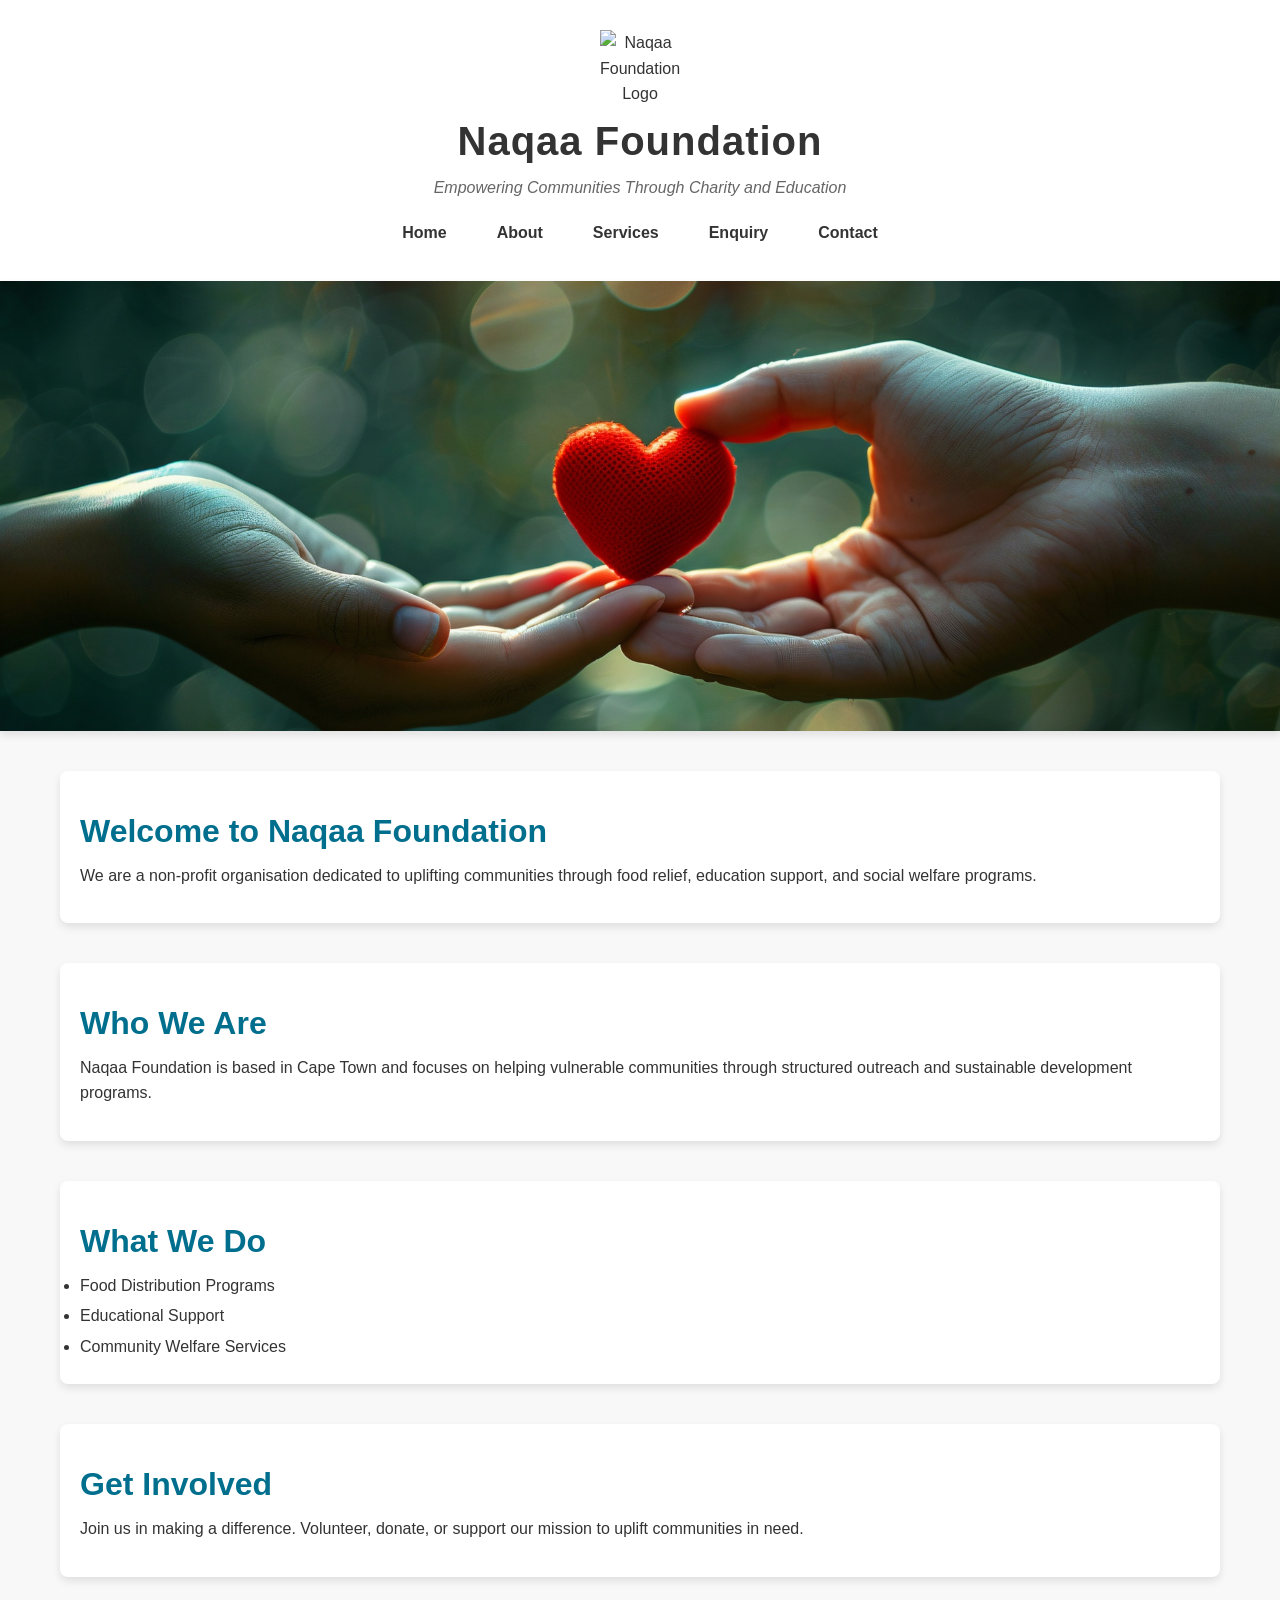
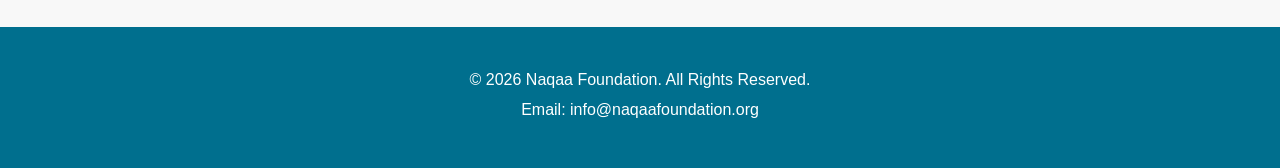
==== Index.html @ 89609053 "Fix Part 1 Feedback: Standardized headings and removed inline styles" ====
<!DOCTYPE html>
<html lang="en">
<head>
    <!-- Meta Data -->
    <meta charset="UTF-8">
    <meta name="viewport" content="width=device-width, initial-scale=1.0">

    <!-- Page Title -->
    <title>Naqaa Foundation | Home</title>

    <!-- CSS File -->
    <link rel="stylesheet" href="css/style.css">
</head>

<body>

    <!-- ================= HEADER SECTION ================= -->
    <header>

        <!-- LOGO -->
        <img src="images/logo1.png" alt="Naqaa Foundation Logo" class="logo">

        <!-- TITLE -->
        <h1>Naqaa Foundation</h1>

        <!-- SUBTITLE -->
        <p class="subtitle">Empowering Communities Through Charity and Education</p>

        <!-- NAVIGATION MENU -->
        <nav>
            <ul>
                <li><a href="index.html">Home</a></li>
                <li><a href="about.html">About</a></li>
                <li><a href="services.html">Services</a></li>
                <li><a href="enquiry.html">Enquiry</a></li>
                <li><a href="contact.html">Contact</a></li>
            </ul>
        </nav>

    </header>

    <!-- ================= HERO IMAGE SECTION ================= -->
    <section class="hero">
        <img src="images/image1.jpg" alt="Naqaa Foundation Community Support" class="hero-img">
    </section>

    <!-- ================= MAIN CONTENT ================= -->
    <main>

        <!-- WELCOME SECTION -->
        <section>
            <h2>Welcome to Naqaa Foundation</h2>
            <p>
                We are a non-profit organisation dedicated to uplifting communities through
                food relief, education support, and social welfare programs.
            </p>
        </section>

        <!-- ABOUT PREVIEW -->
        <section>
            <h2>Who We Are</h2>
            <p>
                Naqaa Foundation is based in Cape Town and focuses on helping vulnerable communities
                through structured outreach and sustainable development programs.
            </p>
        </section>

        <!-- SERVICES PREVIEW -->
        <section>
            <h2>What We Do</h2>
            <ul>
                <li>Food Distribution Programs</li>
                <li>Educational Support</li>
                <li>Community Welfare Services</li>
            </ul>
        </section>

        <!-- CALL TO ACTION -->
        <section>
            <h2>Get Involved</h2>
            <p>
                Join us in making a difference. Volunteer, donate, or support our mission
                to uplift communities in need.
            </p>
        </section>

    </main>

    <!-- ================= FOOTER ================= -->
    <footer>
        <p>&copy; 2026 Naqaa Foundation. All Rights Reserved.</p>
        <p>Email: info@naqaafoundation.org</p>
    </footer>

</body>
</html>
---- css/style.css ----
/* =========================================
   NAQAA FOUNDATION - MAIN STYLESHEET
   PART 2: ADVANCED CSS & RESPONSIVE DESIGN
   ========================================= */

/* --- Category 3: Default Styles --- */
* {
    margin: 0;
    padding: 0;
    box-sizing: border-box;
}

body {
    font-family: Arial, sans-serif;
    line-height: 1.6;
    background: #f8f8f8;
    color: #333;
}

/* --- Category 6: Decoration and Colours --- */
:root {
    --primary: #00A8B5;
    --secondary: #006F8E;
    --accent: #f4f4f4;
    --text-dark: #333;
    --white: #ffffff;
    --shadow: 0 4px 8px rgba(0,0,0,0.1);
}

/* --- Category 4: Typography --- */
h1 {
    font-family: 'Segoe UI', Tahoma, Geneva, Verdana, sans-serif;
    font-size: 2.5rem;
    font-weight: 700;
    line-height: 1.2;
    letter-spacing: 1px;
    margin-bottom: 10px;
}

h2 {
    font-size: 2rem;
    font-weight: 600;
    line-height: 1.3;
    margin: 20px 0 10px;
    color: var(--secondary);
}

h3 {
    font-size: 1.5rem;
    font-weight: 500;
    margin-bottom: 10px;
}

p {
    font-size: 1rem;
    margin-bottom: 15px;
}

a {
    text-decoration: none;
    color: var(--primary);
    transition: color 0.3s ease;
}

li {
    margin-bottom: 5px;
}

/* --- Category 5: Layout Structure (Flexbox) --- */
header {
    background: var(--white);
    padding: 30px 20px;
    text-align: center;
    box-shadow: var(--shadow);
}

.logo {
    width: 80px;
    height: auto;
    margin: 0 auto 10px;
    display: block;
}

.subtitle {
    font-style: italic;
    color: #666;
    margin-bottom: 20px;
}

nav ul {
    display: flex;
    justify-content: center;
    list-style: none;
    gap: 30px;
    margin-top: 10px;
}

/* --- Category 7: Pseudo Classes --- */
nav ul li a {
    color: var(--text-dark);
    font-weight: bold;
    padding: 5px 10px;
}

nav ul li a:hover {
    color: var(--primary);
    border-bottom: 2px solid var(--primary);
}

main {
    max-width: 1200px;
    margin: 40px auto;
    padding: 0 20px;
}

section {
    margin-bottom: 40px;
    padding: 20px;
    background: var(--white);
    border-radius: 8px;
    box-shadow: var(--shadow);
}

/* --- Hero Section --- */
.hero {
    padding: 0;
    overflow: hidden;
    border-radius: 0;
}

.hero-img {
    width: 100%;
    height: 450px;
    object-fit: cover;
    display: block;
}

/* --- Footer --- */
footer {
    background: var(--secondary);
    color: var(--white);
    text-align: center;
    padding: 40px 20px;
    margin-top: 50px;
}

footer p {
    margin-bottom: 5px;
}

/* --- Forms & Buttons --- */
form {
    display: flex;
    flex-direction: column;
}

input, select, textarea {
    width: 100%;
    padding: 12px;
    margin: 10px 0;
    border: 1px solid #ccc;
    border-radius: 4px;
}

input:focus, textarea:focus {
    outline: none;
    border-color: var(--primary);
    box-shadow: 0 0 5px rgba(0, 168, 181, 0.3);
}

button {
    background: var(--primary);
    color: var(--white);
    padding: 12px 24px;
    border: none;
    border-radius: 4px;
    cursor: pointer;
    font-size: 1rem;
    font-weight: bold;
    transition: background 0.3s ease, transform 0.1s ease;
}

button:hover {
    background: var(--secondary);
}

button:active {
    transform: scale(0.98);
}

/* --- RESPONSIVE DESIGN (30 Marks) --- */

/* Tablet Breakpoint (Category 141) */
@media (max-width: 768px) {
    h1 {
        font-size: 2rem;
    }
    
    h2 {
        font-size: 1.75rem;
    }
    
    .hero-img {
        height: 300px;
    }
    
    nav ul {
        gap: 15px;
    }
}

/* Mobile Breakpoint (Category 153) */
@media (max-width: 480px) {
    header {
        padding: 20px 10px;
    }
    
    h1 {
        font-size: 1.5rem;
    }
    
    nav ul {
        flex-direction: column; /* Category 181 Navigation Adjustment */
        gap: 10px;
    }
    
    nav ul li {
        width: 100%;
    }
    
    .hero-img {
        height: 200px;
    }
    
    main {
        margin: 20px auto;
    }
}

/* Image Adjustment (Category 192) */
img {
    max-width: 100%;
    height: auto;
}
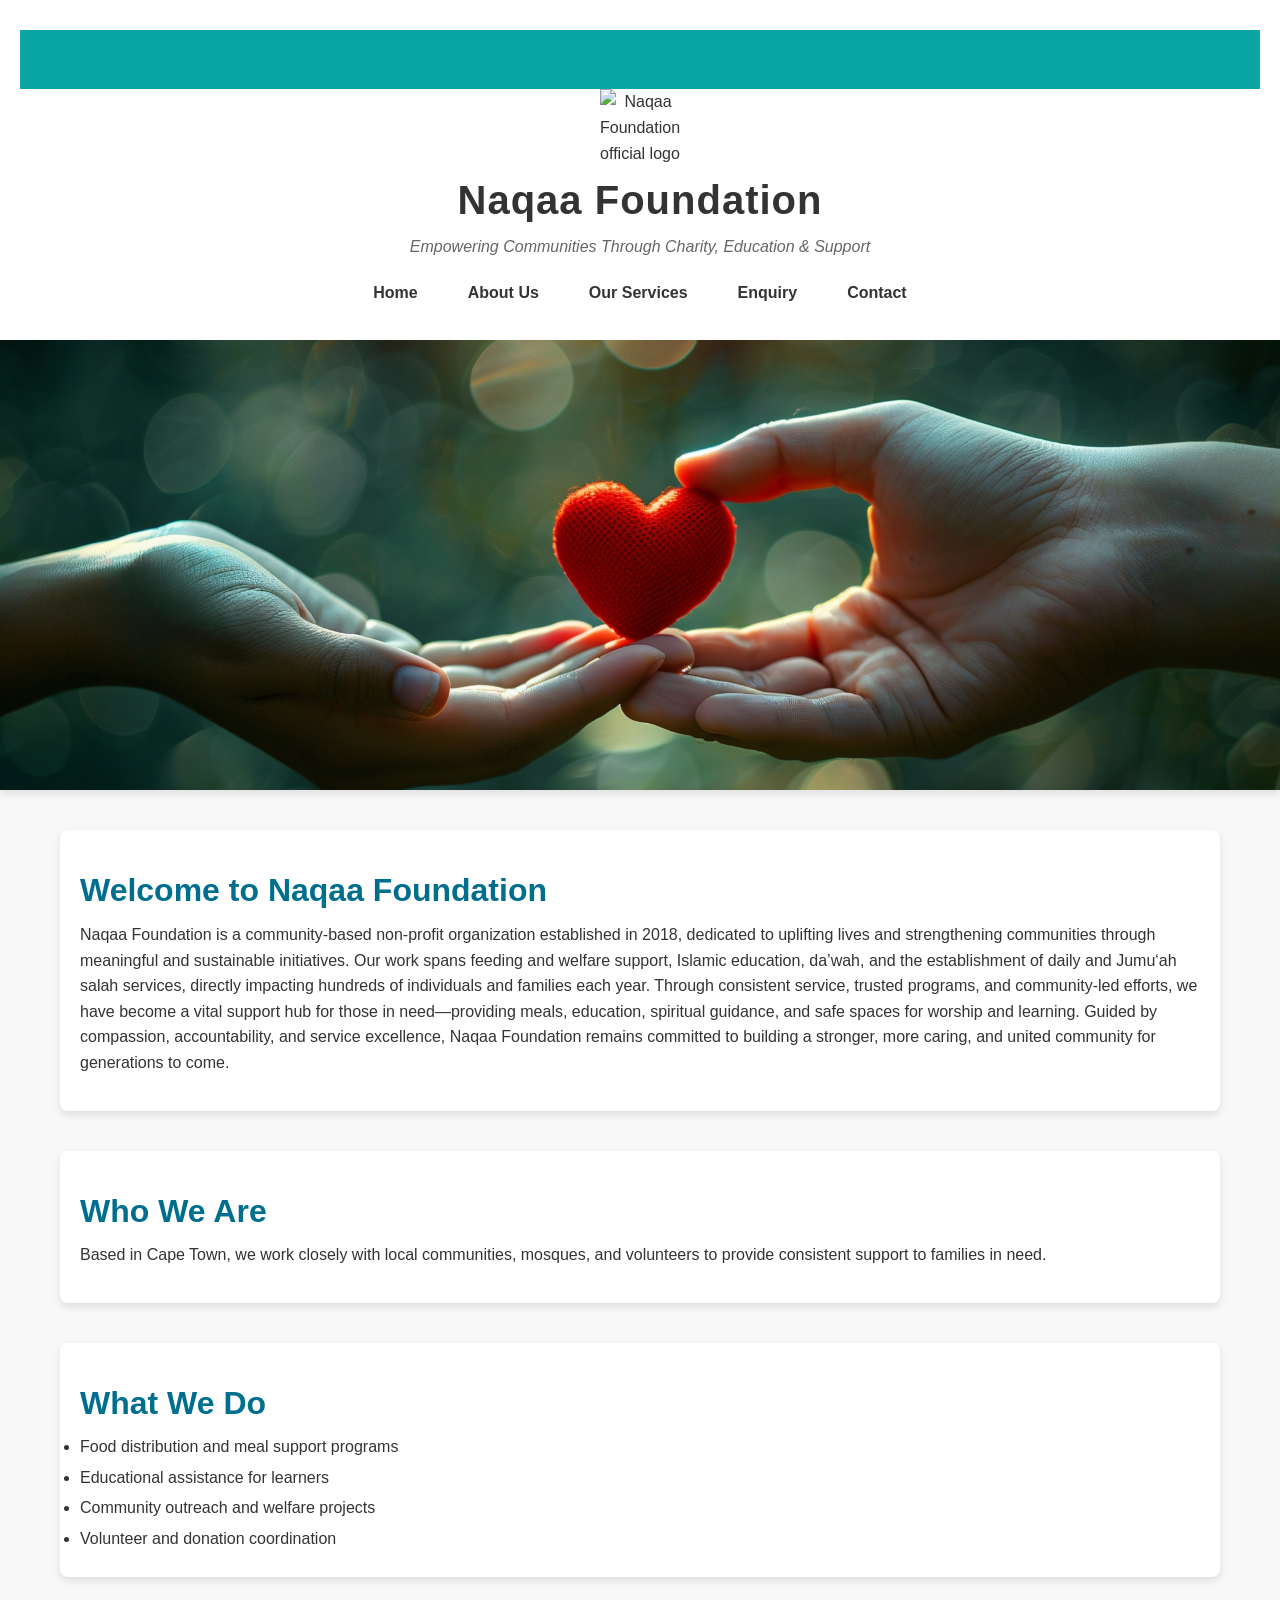
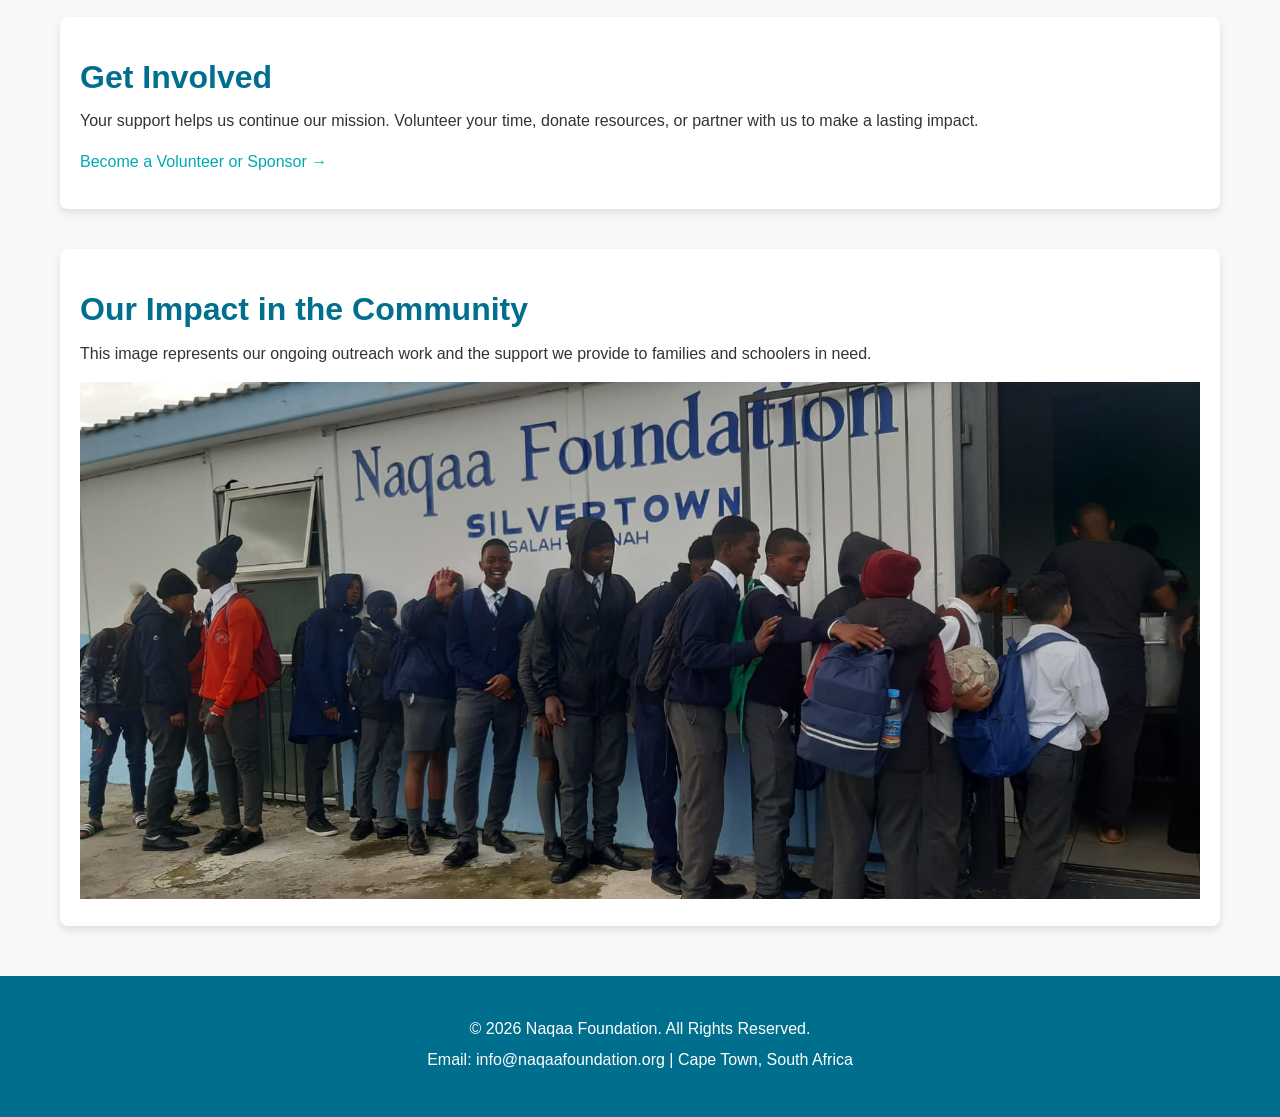
==== commit 1edca5a3: "Final User Updates: Synced all latest local changes to GitHub" ====
--- a/Index.html
+++ b/Index.html
@@ -1,37 +1,46 @@
 <!DOCTYPE html>
 <html lang="en">
 <head>
-    <!-- Meta Data -->
+    <!-- ================= META DATA ================= -->
     <meta charset="UTF-8">
     <meta name="viewport" content="width=device-width, initial-scale=1.0">
 
-    <!-- Page Title -->
+    <!-- SEO -->
+    <meta name="description" content="Naqaa Foundation is a non-profit organisation in Cape Town focused on food relief, education support, and community development.">
+    <meta name="keywords" content="Naqaa Foundation, charity Cape Town, food relief, education support, volunteering South Africa">
+    <meta name="author" content="Naqaa Foundation">
+
+    <!-- PAGE TITLE -->
     <title>Naqaa Foundation | Home</title>
 
-    <!-- CSS File -->
+    <!-- CSS FILE -->
     <link rel="stylesheet" href="css/style.css">
 </head>
 
 <body>
 
-    <!-- ================= HEADER SECTION ================= -->
+    <!-- ================= HEADER ================= -->
     <header>
+ <!-- ANIMATED DONATE BANNER -->
+<div class="donate-banner">
+    <p>Donate Today – Help Us Support Families in Need | Every Contribution Makes a Difference</p>
+</div>
+        <!-- LOGO -->
+        <img src="images/logo1.png" alt="Naqaa Foundation official logo" class="logo">
 
-        <!-- LOGO -->
-        <img src="images/logo1.png" alt="Naqaa Foundation Logo" class="logo">
-
-        <!-- TITLE -->
+        <!-- MAIN TITLE -->
+        
         <h1>Naqaa Foundation</h1>
 
-        <!-- SUBTITLE -->
-        <p class="subtitle">Empowering Communities Through Charity and Education</p>
+        <!-- TAGLINE -->
+        <p class="subtitle">Empowering Communities Through Charity, Education & Support</p>
 
-        <!-- NAVIGATION MENU -->
-        <nav>
+        <!-- NAVIGATION -->
+        <nav aria-label="Main Navigation">
             <ul>
-                <li><a href="index.html">Home</a></li>
-                <li><a href="about.html">About</a></li>
-                <li><a href="services.html">Services</a></li>
+                <li><a href="index.html" class="active">Home</a></li>
+                <li><a href="about.html">About Us</a></li>
+                <li><a href="services.html">Our Services</a></li>
                 <li><a href="enquiry.html">Enquiry</a></li>
                 <li><a href="contact.html">Contact</a></li>
             </ul>
@@ -39,9 +48,18 @@
 
     </header>
 
-    <!-- ================= HERO IMAGE SECTION ================= -->
+    <!-- ================= HERO SECTION ================= -->
     <section class="hero">
-        <img src="images/image1.jpg" alt="Naqaa Foundation Community Support" class="hero-img">
+        <img 
+            src="images/image1.jpg"
+            srcset="
+                images/image1.jpg 1200w,
+                images/image1.jpg 800w,
+                images/image1.jpg 480w
+            "
+            sizes="(max-width: 768px) 100vw, 1200px"
+            alt="Volunteers from Naqaa Foundation distributing food to the community"
+            class="hero-img">
     </section>
 
     <!-- ================= MAIN CONTENT ================= -->
@@ -51,8 +69,9 @@
         <section>
             <h2>Welcome to Naqaa Foundation</h2>
             <p>
-                We are a non-profit organisation dedicated to uplifting communities through
-                food relief, education support, and social welfare programs.
+                Naqaa Foundation is a community-based non-profit organization established in 2018, dedicated to uplifting lives and strengthening communities through meaningful and sustainable initiatives. Our work spans feeding and welfare support, Islamic education, da’wah, and the establishment of daily and Jumu‘ah salah services, directly impacting hundreds of individuals and families each year.
+
+Through consistent service, trusted programs, and community-led efforts, we have become a vital support hub for those in need—providing meals, education, spiritual guidance, and safe spaces for worship and learning. Guided by compassion, accountability, and service excellence, Naqaa Foundation remains committed to building a stronger, more caring, and united community for generations to come.
             </p>
         </section>
 
@@ -60,8 +79,8 @@
         <section>
             <h2>Who We Are</h2>
             <p>
-                Naqaa Foundation is based in Cape Town and focuses on helping vulnerable communities
-                through structured outreach and sustainable development programs.
+                Based in Cape Town, we work closely with local communities, mosques, and volunteers
+                to provide consistent support to families in need.
             </p>
         </section>
 
@@ -69,9 +88,10 @@
         <section>
             <h2>What We Do</h2>
             <ul>
-                <li>Food Distribution Programs</li>
-                <li>Educational Support</li>
-                <li>Community Welfare Services</li>
+                <li>Food distribution and meal support programs</li>
+                <li>Educational assistance for learners</li>
+                <li>Community outreach and welfare projects</li>
+                <li>Volunteer and donation coordination</li>
             </ul>
         </section>
 
@@ -79,18 +99,32 @@
         <section>
             <h2>Get Involved</h2>
             <p>
-                Join us in making a difference. Volunteer, donate, or support our mission
-                to uplift communities in need.
+                Your support helps us continue our mission. Volunteer your time, donate resources,
+                or partner with us to make a lasting impact.
+            </p>
+            <p>
+                <a href="enquiry.html">Become a Volunteer or Sponsor →</a>
             </p>
         </section>
+        <!-- ================= FEATURE IMAGE ================= -->
+<section class="feature-image">
+    <h2>Our Impact in the Community</h2>
+    <p>
+        This image represents our ongoing outreach work and the support we provide to families and schoolers in need.
+    </p>
+
+    <img src="images/image4.jpeg" 
+         alt="Naqaa Foundation community outreach activity"
+         class="feature-img">
+</section>
 
     </main>
 
     <!-- ================= FOOTER ================= -->
     <footer>
         <p>&copy; 2026 Naqaa Foundation. All Rights Reserved.</p>
-        <p>Email: info@naqaafoundation.org</p>
+        <p>Email: info@naqaafoundation.org | Cape Town, South Africa</p>
     </footer>
 
 </body>
-</html>
+</html>
--- a/css/style.css
+++ b/css/style.css
@@ -242,3 +242,58 @@
     max-width: 100%;
     height: auto;
 }
+/* ================= DONATE ANIMATION BANNER ================= */
+
+.donate-banner {
+    width: 100%;
+    overflow: hidden;
+    background-color: #0aa6a6; /* Naqaa-style teal */
+    color: white;
+    padding: 10px 0;
+    position: relative;
+}
+
+.donate-banner p {
+    display: inline-block;
+    white-space: nowrap;
+    padding-left: 100%;
+    animation: scrollText 12s linear infinite;
+    font-weight: bold;
+    font-size: 14px;
+}
+
+/* Animation */
+@keyframes scrollText {
+    0% {
+        transform: translateX(0%);
+    }
+    100% {
+        transform: translateX(-100%);
+    }
+
+    .feature-image {
+    text-align: center;
+    padding: 40px 20px;
+    margin-top: 40px;
+    background-color: #f5f7f9;
+    border-radius: 10px;
+}
+
+.feature-image h2 {
+    margin-bottom: 10px;
+}
+
+.feature-image p {
+    max-width: 700px;
+    margin: 0 auto 20px auto;
+    color: #555;
+}
+
+.feature-img {
+    width: 100%;
+    max-width: 900px;
+    border-radius: 12px;
+    box-shadow: 0 6px 20px rgba(0,0,0,0.15);
+}
+/* ================= NAVIGATION BORDER FIX ================= */
+
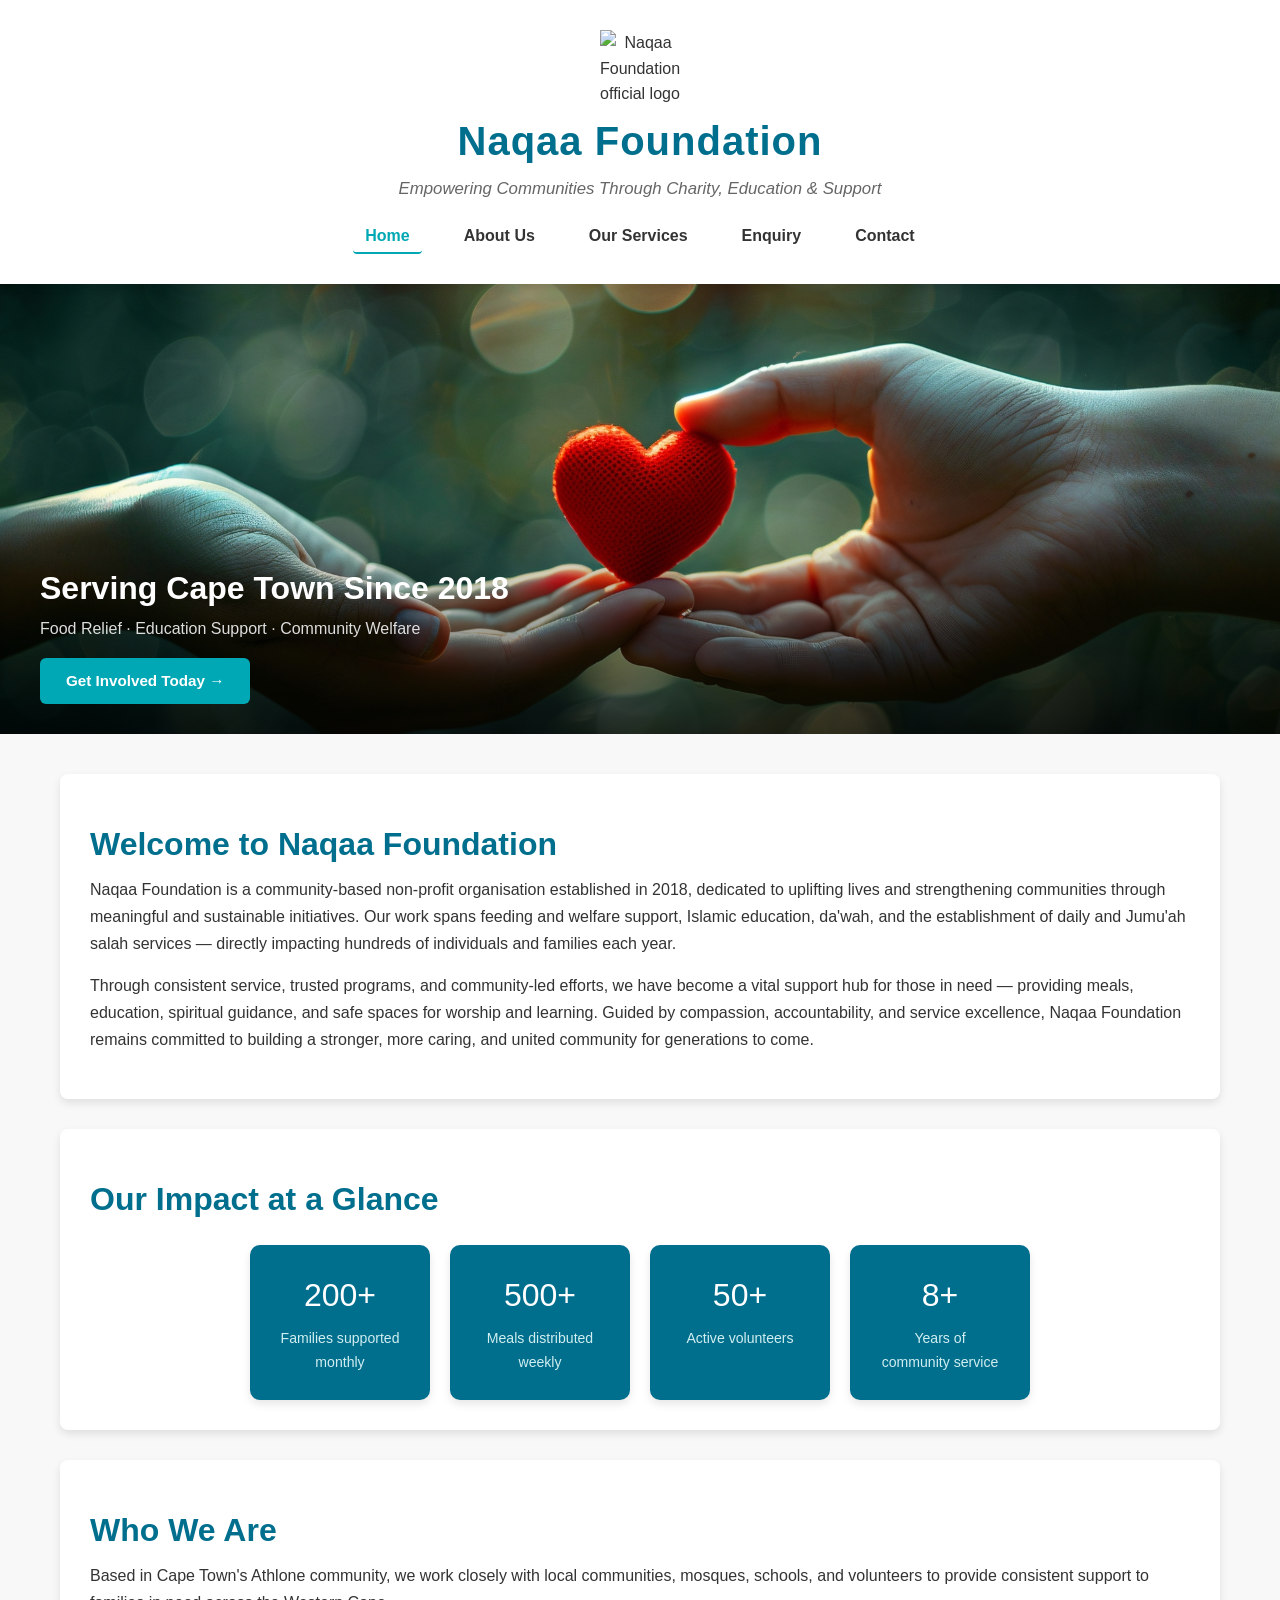
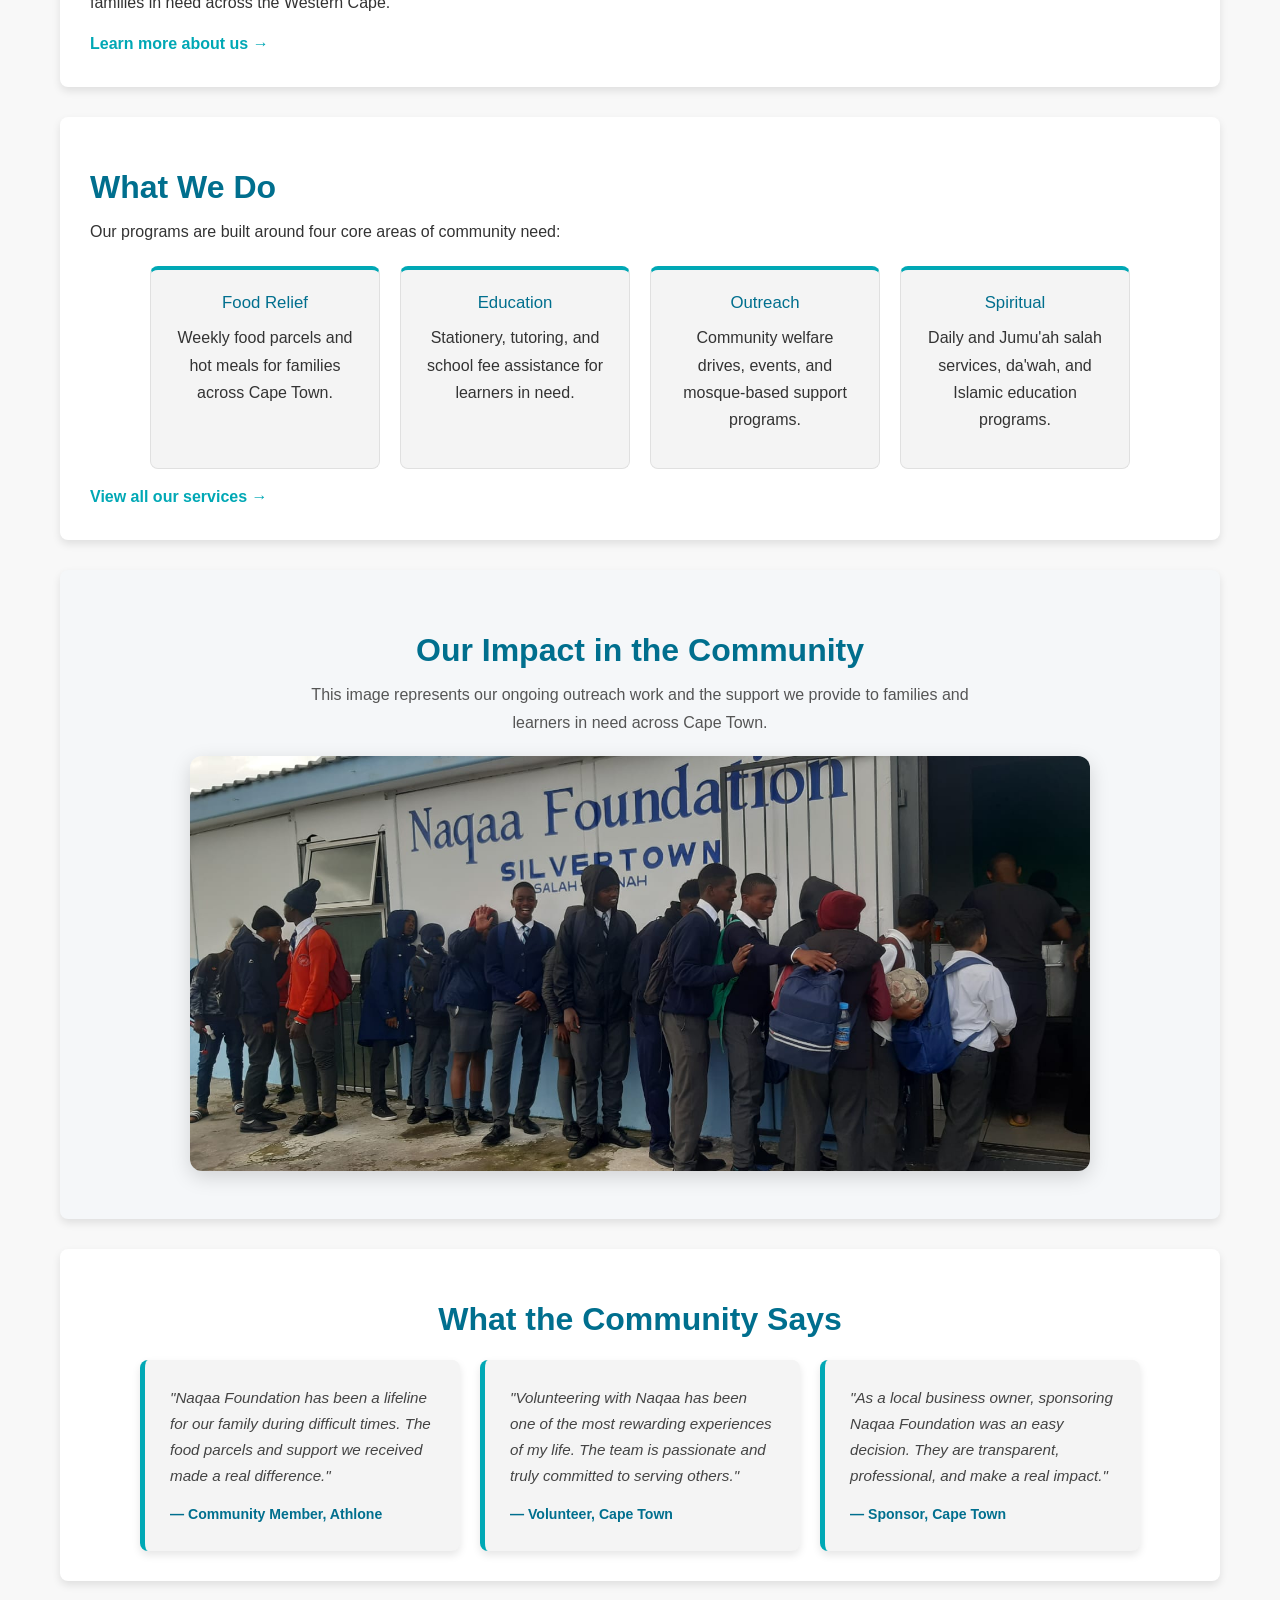
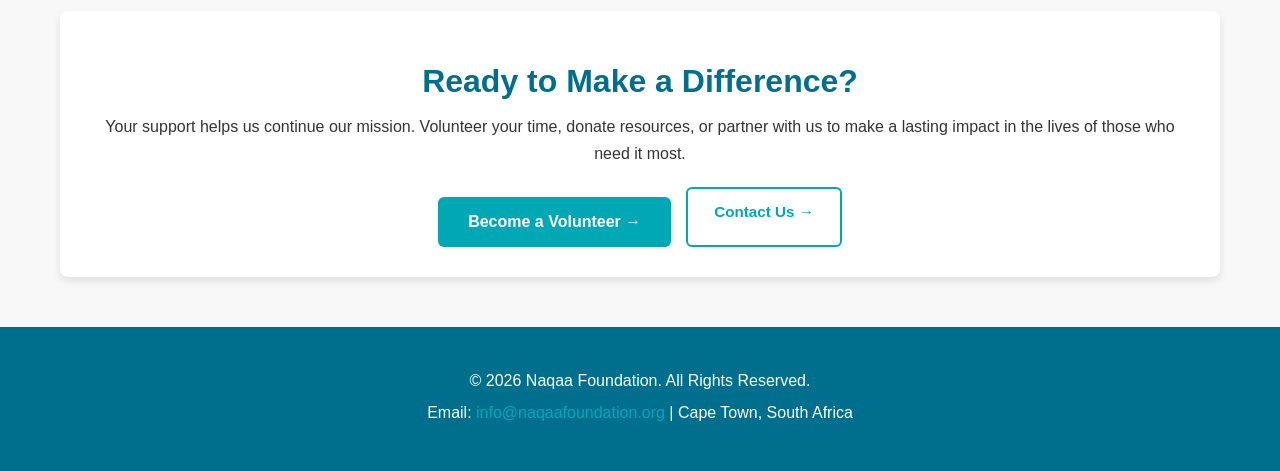
==== commit 79a6eff6: "Update SEO metadata and improve content structure" ====
--- a/Index.html
+++ b/Index.html
@@ -5,15 +5,21 @@
     <meta charset="UTF-8">
     <meta name="viewport" content="width=device-width, initial-scale=1.0">
 
-    <!-- SEO -->
-    <meta name="description" content="Naqaa Foundation is a non-profit organisation in Cape Town focused on food relief, education support, and community development.">
-    <meta name="keywords" content="Naqaa Foundation, charity Cape Town, food relief, education support, volunteering South Africa">
+    <!-- ================= SEO ================= -->
+    <meta name="description" content="Naqaa Foundation is a Cape Town non-profit organisation providing food relief, education support, and community development programs since 2018. Get involved today.">
+    <meta name="keywords" content="Naqaa Foundation, charity Cape Town, food relief South Africa, education support non-profit, community development, volunteer Cape Town, donate South Africa">
     <meta name="author" content="Naqaa Foundation">
 
-    <!-- PAGE TITLE -->
-    <title>Naqaa Foundation | Home</title>
-
-    <!-- CSS FILE -->
+    <!-- ================= OPEN GRAPH ================= -->
+    <meta property="og:title" content="Naqaa Foundation | Home – Community Support Cape Town">
+    <meta property="og:description" content="Naqaa Foundation uplifts lives through food relief, education support, and community welfare programs in Cape Town, South Africa.">
+    <meta property="og:type" content="website">
+    <meta property="og:url" content="https://dalawhatumus.github.io/NAQAA_PROJECT/index.html">
+
+    <!-- ================= PAGE TITLE ================= -->
+    <title>Naqaa Foundation | Home – Community Support Cape Town</title>
+
+    <!-- ================= CSS ================= -->
     <link rel="stylesheet" href="css/style.css">
 </head>
 
@@ -21,15 +27,13 @@
 
     <!-- ================= HEADER ================= -->
     <header>
- <!-- ANIMATED DONATE BANNER -->
-<div class="donate-banner">
-    <p>Donate Today – Help Us Support Families in Need | Every Contribution Makes a Difference</p>
-</div>
+
         <!-- LOGO -->
-        <img src="images/logo1.png" alt="Naqaa Foundation official logo" class="logo">
+        <img src="images/logo1.png"
+             alt="Naqaa Foundation official logo"
+             class="logo">
 
         <!-- MAIN TITLE -->
-        
         <h1>Naqaa Foundation</h1>
 
         <!-- TAGLINE -->
@@ -50,81 +54,188 @@
 
     <!-- ================= HERO SECTION ================= -->
     <section class="hero">
-        <img 
-            src="images/image1.jpg"
-            srcset="
-                images/image1.jpg 1200w,
-                images/image1.jpg 800w,
-                images/image1.jpg 480w
-            "
-            sizes="(max-width: 768px) 100vw, 1200px"
-            alt="Volunteers from Naqaa Foundation distributing food to the community"
-            class="hero-img">
+        <img src="images/image1.jpg"
+             srcset="
+                 images/image1.jpg 1200w,
+                 images/image1.jpg 800w,
+                 images/image1.jpg 480w
+             "
+             sizes="(max-width: 768px) 100vw, 1200px"
+             alt="Naqaa Foundation volunteers distributing food to families in Cape Town"
+             class="hero-img"
+             loading="eager">
+
+        <!-- HERO OVERLAY TEXT -->
+        <div class="hero-overlay">
+            <h2>Serving Cape Town Since 2018</h2>
+            <p>Food Relief · Education Support · Community Welfare</p>
+            <a href="enquiry.html" class="hero-btn">Get Involved Today →</a>
+        </div>
     </section>
 
     <!-- ================= MAIN CONTENT ================= -->
     <main>
 
-        <!-- WELCOME SECTION -->
+        <!-- ================= WELCOME ================= -->
         <section>
             <h2>Welcome to Naqaa Foundation</h2>
             <p>
-                Naqaa Foundation is a community-based non-profit organization established in 2018, dedicated to uplifting lives and strengthening communities through meaningful and sustainable initiatives. Our work spans feeding and welfare support, Islamic education, da’wah, and the establishment of daily and Jumu‘ah salah services, directly impacting hundreds of individuals and families each year.
-
-Through consistent service, trusted programs, and community-led efforts, we have become a vital support hub for those in need—providing meals, education, spiritual guidance, and safe spaces for worship and learning. Guided by compassion, accountability, and service excellence, Naqaa Foundation remains committed to building a stronger, more caring, and united community for generations to come.
-            </p>
-        </section>
-
-        <!-- ABOUT PREVIEW -->
+                Naqaa Foundation is a community-based non-profit organisation established in 2018,
+                dedicated to uplifting lives and strengthening communities through meaningful and
+                sustainable initiatives. Our work spans feeding and welfare support, Islamic education,
+                da'wah, and the establishment of daily and Jumu'ah salah services — directly impacting
+                hundreds of individuals and families each year.
+            </p>
+            <p>
+                Through consistent service, trusted programs, and community-led efforts, we have become
+                a vital support hub for those in need — providing meals, education, spiritual guidance,
+                and safe spaces for worship and learning. Guided by compassion, accountability, and
+                service excellence, Naqaa Foundation remains committed to building a stronger, more
+                caring, and united community for generations to come.
+            </p>
+        </section>
+
+        <!-- ================= IMPACT NUMBERS ================= -->
+        <section>
+            <h2>Our Impact at a Glance</h2>
+            <div class="impact-stats">
+                <div class="stat-card">
+                    <h3>200+</h3>
+                    <p>Families supported monthly</p>
+                </div>
+                <div class="stat-card">
+                    <h3>500+</h3>
+                    <p>Meals distributed weekly</p>
+                </div>
+                <div class="stat-card">
+                    <h3>50+</h3>
+                    <p>Active volunteers</p>
+                </div>
+                <div class="stat-card">
+                    <h3>8+</h3>
+                    <p>Years of community service</p>
+                </div>
+            </div>
+        </section>
+
+        <!-- ================= WHO WE ARE ================= -->
         <section>
             <h2>Who We Are</h2>
             <p>
-                Based in Cape Town, we work closely with local communities, mosques, and volunteers
-                to provide consistent support to families in need.
-            </p>
-        </section>
-
-        <!-- SERVICES PREVIEW -->
+                Based in Cape Town's Athlone community, we work closely with local communities,
+                mosques, schools, and volunteers to provide consistent support to families in need
+                across the Western Cape.
+            </p>
+            <a href="about.html" class="inline-link">Learn more about us →</a>
+        </section>
+
+        <!-- ================= WHAT WE DO ================= -->
         <section>
             <h2>What We Do</h2>
-            <ul>
-                <li>Food distribution and meal support programs</li>
-                <li>Educational assistance for learners</li>
-                <li>Community outreach and welfare projects</li>
-                <li>Volunteer and donation coordination</li>
-            </ul>
-        </section>
-
-        <!-- CALL TO ACTION -->
-        <section>
-            <h2>Get Involved</h2>
+            <p>Our programs are built around four core areas of community need:</p>
+            <div class="services-preview">
+
+                <div class="preview-card">
+                    <h3>Food Relief</h3>
+                    <p>Weekly food parcels and hot meals for families across Cape Town.</p>
+                </div>
+
+                <div class="preview-card">
+                    <h3>Education</h3>
+                    <p>Stationery, tutoring, and school fee assistance for learners in need.</p>
+                </div>
+
+                <div class="preview-card">
+                    <h3>Outreach</h3>
+                    <p>Community welfare drives, events, and mosque-based support programs.</p>
+                </div>
+
+                <div class="preview-card">
+                    <h3>Spiritual</h3>
+                    <p>Daily and Jumu'ah salah services, da'wah, and Islamic education programs.</p>
+                </div>
+
+            </div>
+            <a href="services.html" class="inline-link" style="margin-top:15px; display:inline-block;">
+                View all our services →
+            </a>
+        </section>
+
+        <!-- ================= FEATURE IMAGE ================= -->
+        <section class="feature-image">
+            <h2>Our Impact in the Community</h2>
+            <p>
+                This image represents our ongoing outreach work and the support we provide
+                to families and learners in need across Cape Town.
+            </p>
+            <img src="images/image4.jpeg"
+                 alt="Naqaa Foundation community outreach and welfare activity Cape Town"
+                 class="feature-img"
+                 loading="lazy">
+        </section>
+
+        <!-- ================= TESTIMONIAL ================= -->
+        <section class="testimonial-section">
+            <h2>What the Community Says</h2>
+            <div class="testimonials">
+
+                <blockquote class="testimonial-card">
+                    <p>
+                        "Naqaa Foundation has been a lifeline for our family during difficult times.
+                        The food parcels and support we received made a real difference."
+                    </p>
+                    <cite>— Community Member, Athlone</cite>
+                </blockquote>
+
+                <blockquote class="testimonial-card">
+                    <p>
+                        "Volunteering with Naqaa has been one of the most rewarding experiences
+                        of my life. The team is passionate and truly committed to serving others."
+                    </p>
+                    <cite>— Volunteer, Cape Town</cite>
+                </blockquote>
+
+                <blockquote class="testimonial-card">
+                    <p>
+                        "As a local business owner, sponsoring Naqaa Foundation was an easy decision.
+                        They are transparent, professional, and make a real impact."
+                    </p>
+                    <cite>— Sponsor, Cape Town</cite>
+                </blockquote>
+
+            </div>
+        </section>
+
+        <!-- ================= CALL TO ACTION ================= -->
+        <section class="cta-section">
+            <h2>Ready to Make a Difference?</h2>
             <p>
                 Your support helps us continue our mission. Volunteer your time, donate resources,
-                or partner with us to make a lasting impact.
-            </p>
-            <p>
-                <a href="enquiry.html">Become a Volunteer or Sponsor →</a>
-            </p>
-        </section>
-        <!-- ================= FEATURE IMAGE ================= -->
-<section class="feature-image">
-    <h2>Our Impact in the Community</h2>
-    <p>
-        This image represents our ongoing outreach work and the support we provide to families and schoolers in need.
-    </p>
-
-    <img src="images/image4.jpeg" 
-         alt="Naqaa Foundation community outreach activity"
-         class="feature-img">
-</section>
+                or partner with us to make a lasting impact in the lives of those who need it most.
+            </p>
+            <div class="cta-buttons">
+                <a href="enquiry.html" class="submit-btn" style="display:inline-block; width:auto; padding:12px 30px;">
+                    Become a Volunteer →
+                </a>
+                <a href="contact.html" class="cta-secondary">
+                    Contact Us →
+                </a>
+            </div>
+        </section>
 
     </main>
 
     <!-- ================= FOOTER ================= -->
     <footer>
         <p>&copy; 2026 Naqaa Foundation. All Rights Reserved.</p>
-        <p>Email: info@naqaafoundation.org | Cape Town, South Africa</p>
+        <p>
+            Email: <a href="mailto:info@naqaafoundation.org">info@naqaafoundation.org</a>
+            | Cape Town, South Africa
+        </p>
     </footer>
 
+    <!-- ================= JAVASCRIPT ================= -->
+    <script src="js/script.js"></script>
+
 </body>
-</html>+</html>
--- a/css/style.css
+++ b/css/style.css
@@ -1,9 +1,9 @@
 /* =========================================
    NAQAA FOUNDATION - MAIN STYLESHEET
-   PART 2: ADVANCED CSS & RESPONSIVE DESIGN
+   PART 3: ENHANCED CSS, INTERACTIONS & SEO
    ========================================= */
 
-/* --- Category 3: Default Styles --- */
+/* ===== RESET & DEFAULT STYLES ===== */
 * {
     margin: 0;
     padding: 0;
@@ -17,7 +17,7 @@
     color: #333;
 }
 
-/* --- Category 6: Decoration and Colours --- */
+/* ===== CSS VARIABLES (DECORATION & COLOUR) ===== */
 :root {
     --primary: #00A8B5;
     --secondary: #006F8E;
@@ -25,9 +25,13 @@
     --text-dark: #333;
     --white: #ffffff;
     --shadow: 0 4px 8px rgba(0,0,0,0.1);
-}
-
-/* --- Category 4: Typography --- */
+    --success: #2e7d32;
+    --error-red: #c0392b;
+    --border-radius: 8px;
+    --transition: 0.3s ease;
+}
+
+/* ===== TYPOGRAPHY ===== */
 h1 {
     font-family: 'Segoe UI', Tahoma, Geneva, Verdana, sans-serif;
     font-size: 2.5rem;
@@ -35,6 +39,7 @@
     line-height: 1.2;
     letter-spacing: 1px;
     margin-bottom: 10px;
+    color: var(--secondary);
 }
 
 h2 {
@@ -49,29 +54,41 @@
     font-size: 1.5rem;
     font-weight: 500;
     margin-bottom: 10px;
+    color: var(--secondary);
 }
 
 p {
     font-size: 1rem;
+    line-height: 1.7;
     margin-bottom: 15px;
+    color: var(--text-dark);
 }
 
 a {
     text-decoration: none;
     color: var(--primary);
-    transition: color 0.3s ease;
+    transition: color var(--transition);
+}
+
+a:hover {
+    color: var(--secondary);
+    text-decoration: underline;
 }
 
 li {
     margin-bottom: 5px;
-}
-
-/* --- Category 5: Layout Structure (Flexbox) --- */
+    line-height: 1.6;
+}
+
+/* ===== LAYOUT STRUCTURE (FLEXBOX) ===== */
 header {
     background: var(--white);
     padding: 30px 20px;
     text-align: center;
     box-shadow: var(--shadow);
+    position: sticky;
+    top: 0;
+    z-index: 100;
 }
 
 .logo {
@@ -85,6 +102,7 @@
     font-style: italic;
     color: #666;
     margin-bottom: 20px;
+    font-size: 1.05rem;
 }
 
 nav ul {
@@ -93,162 +111,67 @@
     list-style: none;
     gap: 30px;
     margin-top: 10px;
-}
-
-/* --- Category 7: Pseudo Classes --- */
-nav ul li a {
-    color: var(--text-dark);
-    font-weight: bold;
-    padding: 5px 10px;
-}
-
-nav ul li a:hover {
-    color: var(--primary);
-    border-bottom: 2px solid var(--primary);
+    flex-wrap: wrap;
 }
 
 main {
     max-width: 1200px;
     margin: 40px auto;
     padding: 0 20px;
+    display: flex;
+    flex-direction: column;
+    gap: 30px;
 }
 
 section {
-    margin-bottom: 40px;
-    padding: 20px;
+    margin-bottom: 0;
+    padding: 30px;
     background: var(--white);
-    border-radius: 8px;
+    border-radius: var(--border-radius);
     box-shadow: var(--shadow);
 }
 
-/* --- Hero Section --- */
-.hero {
-    padding: 0;
+/* ===== PSEUDO-CLASSES ===== */
+nav ul li a {
+    color: var(--text-dark);
+    font-weight: bold;
+    padding: 8px 12px;
+    border-bottom: 2px solid transparent;
+    transition: color var(--transition), border-bottom var(--transition);
+    border-radius: 4px;
+}
+
+nav ul li a:hover {
+    color: var(--primary);
+    border-bottom: 2px solid var(--primary);
+}
+
+nav ul li a:focus {
+    outline: 2px solid var(--primary);
+    outline-offset: 3px;
+    border-radius: 4px;
+}
+
+nav ul li a:active {
+    color: var(--secondary);
+}
+
+nav ul li a.active {
+    color: var(--primary);
+    border-bottom: 2px solid var(--primary);
+}
+
+section:hover {
+    box-shadow: 0 6px 16px rgba(0,0,0,0.15);
+    transition: box-shadow var(--transition);
+}
+
+/* ===== DONATE BANNER ANIMATION ===== */
+.donate-banner {
+    width: 100%;
     overflow: hidden;
-    border-radius: 0;
-}
-
-.hero-img {
-    width: 100%;
-    height: 450px;
-    object-fit: cover;
-    display: block;
-}
-
-/* --- Footer --- */
-footer {
-    background: var(--secondary);
-    color: var(--white);
-    text-align: center;
-    padding: 40px 20px;
-    margin-top: 50px;
-}
-
-footer p {
-    margin-bottom: 5px;
-}
-
-/* --- Forms & Buttons --- */
-form {
-    display: flex;
-    flex-direction: column;
-}
-
-input, select, textarea {
-    width: 100%;
-    padding: 12px;
-    margin: 10px 0;
-    border: 1px solid #ccc;
-    border-radius: 4px;
-}
-
-input:focus, textarea:focus {
-    outline: none;
-    border-color: var(--primary);
-    box-shadow: 0 0 5px rgba(0, 168, 181, 0.3);
-}
-
-button {
-    background: var(--primary);
-    color: var(--white);
-    padding: 12px 24px;
-    border: none;
-    border-radius: 4px;
-    cursor: pointer;
-    font-size: 1rem;
-    font-weight: bold;
-    transition: background 0.3s ease, transform 0.1s ease;
-}
-
-button:hover {
-    background: var(--secondary);
-}
-
-button:active {
-    transform: scale(0.98);
-}
-
-/* --- RESPONSIVE DESIGN (30 Marks) --- */
-
-/* Tablet Breakpoint (Category 141) */
-@media (max-width: 768px) {
-    h1 {
-        font-size: 2rem;
-    }
-    
-    h2 {
-        font-size: 1.75rem;
-    }
-    
-    .hero-img {
-        height: 300px;
-    }
-    
-    nav ul {
-        gap: 15px;
-    }
-}
-
-/* Mobile Breakpoint (Category 153) */
-@media (max-width: 480px) {
-    header {
-        padding: 20px 10px;
-    }
-    
-    h1 {
-        font-size: 1.5rem;
-    }
-    
-    nav ul {
-        flex-direction: column; /* Category 181 Navigation Adjustment */
-        gap: 10px;
-    }
-    
-    nav ul li {
-        width: 100%;
-    }
-    
-    .hero-img {
-        height: 200px;
-    }
-    
-    main {
-        margin: 20px auto;
-    }
-}
-
-/* Image Adjustment (Category 192) */
-img {
-    max-width: 100%;
-    height: auto;
-}
-/* ================= DONATE ANIMATION BANNER ================= */
-
-.donate-banner {
-    width: 100%;
-    overflow: hidden;
-    background-color: #0aa6a6; /* Naqaa-style teal */
-    color: white;
+    background-color: var(--primary);
+    color: var(--white);
     padding: 10px 0;
     position: relative;
 }
@@ -260,23 +183,35 @@
     animation: scrollText 12s linear infinite;
     font-weight: bold;
     font-size: 14px;
-}
-
-/* Animation */
+    margin: 0;
+}
+
 @keyframes scrollText {
-    0% {
-        transform: translateX(0%);
-    }
-    100% {
-        transform: translateX(-100%);
-    }
-
-    .feature-image {
+    0%   { transform: translateX(0%); }
+    100% { transform: translateX(-100%); }
+}
+
+/* ===== HERO SECTION ===== */
+.hero {
+    padding: 0;
+    overflow: hidden;
+    border-radius: 0;
+    box-shadow: none;
+}
+
+.hero-img {
+    width: 100%;
+    height: 450px;
+    object-fit: cover;
+    display: block;
+}
+
+/* ===== FEATURE IMAGE ===== */
+.feature-image {
     text-align: center;
     padding: 40px 20px;
-    margin-top: 40px;
     background-color: #f5f7f9;
-    border-radius: 10px;
+    border-radius: var(--border-radius);
 }
 
 .feature-image h2 {
@@ -294,6 +229,870 @@
     max-width: 900px;
     border-radius: 12px;
     box-shadow: 0 6px 20px rgba(0,0,0,0.15);
-}
-/* ================= NAVIGATION BORDER FIX ================= */
-
+    transition: transform var(--transition);
+}
+
+.feature-img:hover {
+    transform: scale(1.02);
+}
+
+/* ===== FOOTER ===== */
+footer {
+    background: var(--secondary);
+    color: var(--white);
+    text-align: center;
+    padding: 40px 20px;
+    margin-top: 50px;
+}
+
+footer p {
+    margin-bottom: 5px;
+    color: var(--white);
+}
+
+footer a {
+    color: var(--primary);
+}
+
+footer a:hover {
+    color: var(--white);
+}
+
+/* ===== FORMS & BUTTONS ===== */
+.form-section {
+    max-width: 680px;
+    margin: 0 auto;
+    padding: 40px;
+    background: var(--white);
+    border-radius: 12px;
+    box-shadow: var(--shadow);
+}
+
+.form-group {
+    margin-bottom: 20px;
+    display: flex;
+    flex-direction: column;
+}
+
+.form-group label {
+    font-weight: 600;
+    margin-bottom: 6px;
+    color: var(--text-dark);
+    font-size: 0.95rem;
+}
+
+input,
+select,
+textarea {
+    width: 100%;
+    padding: 12px 14px;
+    border: 2px solid #ccc;
+    border-radius: 6px;
+    font-size: 1rem;
+    font-family: Arial, sans-serif;
+    transition: border-color var(--transition), box-shadow var(--transition);
+    background: #fafafa;
+}
+
+input:focus,
+select:focus,
+textarea:focus {
+    outline: none;
+    border-color: var(--primary);
+    box-shadow: 0 0 6px rgba(0, 168, 181, 0.35);
+    background: var(--white);
+}
+
+input:valid {
+    border-color: #ccc;
+}
+
+input:invalid:not(:placeholder-shown) {
+    border-color: var(--error-red);
+}
+
+button,
+.submit-btn {
+    background: var(--primary);
+    color: var(--white);
+    padding: 13px 28px;
+    border: none;
+    border-radius: 6px;
+    cursor: pointer;
+    font-size: 1rem;
+    font-weight: bold;
+    width: 100%;
+    transition: background var(--transition), transform 0.1s ease;
+    margin-top: 10px;
+}
+
+button:hover,
+.submit-btn:hover {
+    background: var(--secondary);
+    transform: translateY(-2px);
+}
+
+button:active,
+.submit-btn:active {
+    transform: scale(0.98);
+}
+
+button:focus,
+.submit-btn:focus {
+    outline: 3px solid var(--primary);
+    outline-offset: 3px;
+}
+
+/* Error & Response Messages */
+.error-msg {
+    color: var(--error-red);
+    font-size: 0.82rem;
+    margin-top: 4px;
+    display: block;
+}
+
+.response-box {
+    margin-top: 25px;
+    padding: 18px 20px;
+    background: #e8f5e9;
+    border-left: 5px solid var(--success);
+    border-radius: 6px;
+    color: var(--success);
+    font-weight: 600;
+    font-size: 0.97rem;
+    display: none;
+}
+
+.response-box.error {
+    background: #fdecea;
+    border-left-color: var(--error-red);
+    color: var(--error-red);
+}
+
+/* ===== ACCORDION ===== */
+.accordion {
+    max-width: 800px;
+    margin: 20px auto;
+}
+
+.accordion-item {
+    border: 1px solid #ddd;
+    margin-bottom: 10px;
+    border-radius: 6px;
+    overflow: hidden;
+}
+
+.accordion-btn {
+    width: 100%;
+    background: var(--secondary);
+    color: var(--white);
+    padding: 16px 20px;
+    text-align: left;
+    border: none;
+    font-size: 1rem;
+    font-weight: 600;
+    cursor: pointer;
+    transition: background var(--transition);
+    display: flex;
+    justify-content: space-between;
+    align-items: center;
+}
+
+.accordion-btn::after {
+    content: '+';
+    font-size: 1.4rem;
+    font-weight: 300;
+}
+
+.accordion-btn.open::after {
+    content: '−';
+}
+
+.accordion-btn:hover {
+    background: var(--primary);
+}
+
+.accordion-btn:focus {
+    outline: 2px solid var(--primary);
+}
+
+.accordion-content {
+    max-height: 0;
+    overflow: hidden;
+    transition: max-height 0.4s ease, padding 0.3s ease;
+    background: #f9f9f9;
+    padding: 0 20px;
+}
+
+.accordion-content.open {
+    max-height: 300px;
+    padding: 18px 20px;
+}
+
+/* ===== GALLERY LIGHTBOX ===== */
+.gallery-section {
+    text-align: center;
+}
+
+.gallery {
+    display: flex;
+    flex-wrap: wrap;
+    gap: 15px;
+    justify-content: center;
+    margin-top: 20px;
+}
+
+.gallery-img {
+    width: 280px;
+    height: 200px;
+    object-fit: cover;
+    border-radius: var(--border-radius);
+    cursor: pointer;
+    transition: transform var(--transition), box-shadow var(--transition);
+    border: 3px solid transparent;
+}
+
+.gallery-img:hover {
+    transform: scale(1.05);
+    box-shadow: 0 8px 24px rgba(0,0,0,0.25);
+    border-color: var(--primary);
+}
+
+.gallery-img:focus {
+    outline: 3px solid var(--primary);
+}
+
+.lightbox {
+    display: none;
+    position: fixed;
+    top: 0;
+    left: 0;
+    width: 100%;
+    height: 100%;
+    background: rgba(0, 0, 0, 0.88);
+    justify-content: center;
+    align-items: center;
+    z-index: 9999;
+    padding: 20px;
+}
+
+.lightbox.active {
+    display: flex;
+}
+
+.lightbox img {
+    max-width: 90%;
+    max-height: 85vh;
+    border-radius: 10px;
+    box-shadow: 0 0 40px rgba(255,255,255,0.1);
+    animation: fadeIn 0.3s ease;
+}
+
+@keyframes fadeIn {
+    from { opacity: 0; transform: scale(0.95); }
+    to   { opacity: 1; transform: scale(1); }
+}
+
+.lightbox-close {
+    position: absolute;
+    top: 20px;
+    right: 35px;
+    color: var(--white);
+    font-size: 3rem;
+    cursor: pointer;
+    line-height: 1;
+    transition: color var(--transition);
+}
+
+.lightbox-close:hover {
+    color: var(--primary);
+}
+
+/* ===== SERVICE CARDS & SEARCH ===== */
+.search-section {
+    text-align: center;
+}
+
+.search-input {
+    width: 100%;
+    max-width: 500px;
+    padding: 13px 22px;
+    font-size: 1rem;
+    border: 2px solid var(--primary);
+    border-radius: 25px;
+    margin: 15px auto 0;
+    display: block;
+    transition: box-shadow var(--transition);
+}
+
+.search-input:focus {
+    outline: none;
+    box-shadow: 0 0 8px rgba(0, 168, 181, 0.4);
+}
+
+.services-grid {
+    display: flex;
+    flex-wrap: wrap;
+    gap: 20px;
+    justify-content: center;
+    padding: 10px 0;
+}
+
+.service-card {
+    background: var(--white);
+    border: 1px solid #e0e0e0;
+    border-radius: 10px;
+    padding: 25px 20px;
+    width: 260px;
+    box-shadow: var(--shadow);
+    transition: transform var(--transition), box-shadow var(--transition);
+    text-align: center;
+}
+
+.service-card:hover {
+    transform: translateY(-6px);
+    box-shadow: 0 10px 24px rgba(0,0,0,0.15);
+    border-color: var(--primary);
+}
+
+.service-card h3 {
+    font-size: 1.1rem;
+    margin-bottom: 10px;
+}
+
+.service-card.hidden {
+    display: none;
+}
+
+/* ===== INTERACTIVE MAP ===== */
+.map-section {
+    padding: 30px;
+}
+
+#map {
+    height: 420px;
+    border-radius: 10px;
+    box-shadow: var(--shadow);
+    margin-top: 15px;
+    z-index: 1;
+}
+
+/* ===== RESPONSIVE DESIGN ===== */
+
+/* Tablet (768px) */
+@media (max-width: 768px) {
+    h1 { font-size: 2rem; }
+    h2 { font-size: 1.75rem; }
+    h3 { font-size: 1.3rem; }
+    p  { font-size: 0.97rem; }
+
+    .hero-img { height: 300px; }
+
+    nav ul { gap: 15px; }
+
+    .gallery-img {
+        width: 220px;
+        height: 160px;
+    }
+
+    .service-card { width: 220px; }
+
+    .form-section { padding: 25px; }
+
+    main { padding: 0 15px; }
+}
+
+/* Mobile (480px) */
+@media (max-width: 480px) {
+    header { padding: 20px 10px; }
+
+    h1 { font-size: 1.5rem; }
+    h2 { font-size: 1.3rem; }
+    h3 { font-size: 1.1rem; }
+    p  { font-size: 0.9rem; }
+
+    nav ul {
+        flex-direction: column;
+        gap: 8px;
+        align-items: center;
+    }
+
+    nav ul li { width: 100%; text-align: center; }
+
+    .hero-img { height: 200px; }
+
+    main { margin: 20px auto; padding: 0 10px; }
+
+    .gallery { flex-direction: column; align-items: center; }
+
+    .gallery-img { width: 100%; height: 200px; }
+
+    .services-grid { flex-direction: column; align-items: center; }
+
+    .service-card { width: 100%; }
+
+    .form-section { padding: 20px 15px; }
+
+    .accordion-btn { font-size: 0.92rem; padding: 13px 15px; }
+
+    #map { height: 280px; }
+}
+
+/* Images always responsive */
+img {
+    max-width: 100%;
+    height: auto;
+}
+/* ===== VIDEO EMBED ===== */
+.video-section { text-align: center; }
+
+.video-wrapper {
+    position: relative;
+    padding-bottom: 56.25%; /* 16:9 ratio */
+    height: 0;
+    overflow: hidden;
+    border-radius: 10px;
+    box-shadow: var(--shadow);
+    margin-top: 20px;
+}
+
+.video-wrapper iframe {
+    position: absolute;
+    top: 0;
+    left: 0;
+    width: 100%;
+    height: 100%;
+    border: none;
+    border-radius: 10px;
+}
+
+/* ===== IMPACT STATS ===== */
+.impact-stats {
+    display: flex;
+    flex-wrap: wrap;
+    gap: 20px;
+    justify-content: center;
+    margin-top: 25px;
+}
+
+.stat-card {
+    background: var(--secondary);
+    color: var(--white);
+    border-radius: 10px;
+    padding: 25px 30px;
+    text-align: center;
+    min-width: 140px;
+    flex: 1;
+    max-width: 180px;
+    box-shadow: var(--shadow);
+    transition: transform var(--transition);
+}
+
+.stat-card:hover { transform: translateY(-5px); }
+
+.stat-card h3 {
+    font-size: 2rem;
+    color: var(--white);
+    margin-bottom: 6px;
+}
+
+.stat-card p {
+    font-size: 0.88rem;
+    color: #d0eef0;
+    margin: 0;
+}
+
+/* ===== RESPONSIVE: VIDEO & STATS ===== */
+@media (max-width: 768px) {
+    .stat-card { min-width: 120px; padding: 20px; }
+    .stat-card h3 { font-size: 1.6rem; }
+}
+
+@media (max-width: 480px) {
+    .impact-stats { flex-direction: column; align-items: center; }
+    .stat-card { width: 100%; max-width: 300px; }
+}
+/* ===== CONTACT GRID ===== */
+.contact-grid {
+    display: flex;
+    gap: 40px;
+    flex-wrap: wrap;
+    align-items: flex-start;
+}
+
+.contact-details { flex: 2; min-width: 250px; }
+.contact-social  { flex: 1; min-width: 200px; }
+
+/* HOURS TABLE */
+.hours-table {
+    width: 100%;
+    border-collapse: collapse;
+    margin-top: 12px;
+    font-size: 0.95rem;
+}
+
+.hours-table td {
+    padding: 8px 12px;
+    border-bottom: 1px solid #eee;
+}
+
+.hours-table tr:last-child td { border-bottom: none; }
+
+.hours-table td:first-child {
+    font-weight: 600;
+    color: var(--secondary);
+    width: 55%;
+}
+
+/* SOCIAL LINKS */
+.social-links {
+    list-style: none;
+    padding: 0;
+    margin-top: 12px;
+}
+
+.social-links li { margin-bottom: 12px; }
+
+.social-links a {
+    font-weight: 600;
+    color: var(--primary);
+    transition: color var(--transition);
+    font-size: 1rem;
+}
+
+.social-links a:hover {
+    color: var(--secondary);
+    text-decoration: underline;
+}
+
+/* ===== RESPONSIVE CONTACT ===== */
+@media (max-width: 768px) {
+    .contact-grid { flex-direction: column; gap: 20px; }
+}
+/* ===== INVOLVEMENT CARDS ===== */
+.involvement-grid {
+    display: flex;
+    flex-wrap: wrap;
+    gap: 20px;
+    justify-content: center;
+    margin-top: 20px;
+}
+
+.involvement-card {
+    background: var(--accent);
+    border: 1px solid #e0e0e0;
+    border-left: 5px solid var(--primary);
+    border-radius: 8px;
+    padding: 20px;
+    flex: 1;
+    min-width: 200px;
+    max-width: 260px;
+    transition: transform var(--transition), box-shadow var(--transition);
+}
+
+.involvement-card:hover {
+    transform: translateY(-5px);
+    box-shadow: 0 8px 20px rgba(0,0,0,0.12);
+}
+
+.involvement-card h3 {
+    font-size: 1.1rem;
+    margin-bottom: 8px;
+    color: var(--secondary);
+}
+
+/* ===== STEPS LIST ===== */
+.steps-list {
+    padding-left: 20px;
+    margin-top: 15px;
+}
+
+.steps-list li {
+    margin-bottom: 16px;
+    line-height: 1.7;
+    font-size: 0.97rem;
+}
+
+.steps-list li strong {
+    color: var(--secondary);
+}
+
+/* ===== RESPONSIVE ENQUIRY ===== */
+@media (max-width: 768px) {
+    .involvement-grid { flex-direction: column; align-items: center; }
+    .involvement-card { max-width: 100%; width: 100%; }
+}
+/* ===== HERO OVERLAY ===== */
+.hero {
+    position: relative;
+}
+
+.hero-overlay {
+    position: absolute;
+    bottom: 0;
+    left: 0;
+    width: 100%;
+    padding: 30px 40px;
+    background: linear-gradient(to top, rgba(0,0,0,0.7), transparent);
+    color: var(--white);
+    text-align: left;
+}
+
+.hero-overlay h2 {
+    color: var(--white);
+    font-size: 2rem;
+    margin-bottom: 6px;
+}
+
+.hero-overlay p {
+    color: #ddd;
+    font-size: 1rem;
+    margin-bottom: 15px;
+}
+
+.hero-btn {
+    display: inline-block;
+    background: var(--primary);
+    color: var(--white);
+    padding: 11px 26px;
+    border-radius: 6px;
+    font-weight: bold;
+    font-size: 0.95rem;
+    transition: background var(--transition), transform var(--transition);
+    text-decoration: none;
+}
+
+.hero-btn:hover {
+    background: var(--secondary);
+    transform: translateY(-2px);
+    text-decoration: none;
+    color: var(--white);
+}
+
+/* ===== SERVICES PREVIEW CARDS ===== */
+.services-preview {
+    display: flex;
+    flex-wrap: wrap;
+    gap: 20px;
+    justify-content: center;
+    margin-top: 20px;
+}
+
+.preview-card {
+    background: var(--accent);
+    border: 1px solid #e0e0e0;
+    border-top: 4px solid var(--primary);
+    border-radius: 8px;
+    padding: 20px;
+    flex: 1;
+    min-width: 180px;
+    max-width: 230px;
+    text-align: center;
+    transition: transform var(--transition), box-shadow var(--transition);
+}
+
+.preview-card:hover {
+    transform: translateY(-5px);
+    box-shadow: 0 8px 20px rgba(0,0,0,0.12);
+}
+
+.preview-card h3 {
+    font-size: 1.05rem;
+    margin-bottom: 8px;
+}
+
+/* ===== INLINE LINK ===== */
+.inline-link {
+    color: var(--primary);
+    font-weight: 600;
+    text-decoration: none;
+    transition: color var(--transition);
+}
+
+.inline-link:hover {
+    color: var(--secondary);
+    text-decoration: underline;
+}
+
+/* ===== TESTIMONIALS ===== */
+.testimonial-section { text-align: center; }
+
+.testimonials {
+    display: flex;
+    flex-wrap: wrap;
+    gap: 20px;
+    justify-content: center;
+    margin-top: 20px;
+}
+
+.testimonial-card {
+    background: var(--accent);
+    border-left: 5px solid var(--primary);
+    border-radius: 8px;
+    padding: 25px;
+    flex: 1;
+    min-width: 220px;
+    max-width: 320px;
+    text-align: left;
+    font-style: italic;
+    box-shadow: var(--shadow);
+    transition: transform var(--transition);
+}
+
+.testimonial-card:hover { transform: translateY(-4px); }
+
+.testimonial-card p {
+    color: #444;
+    margin-bottom: 12px;
+    font-size: 0.95rem;
+    line-height: 1.7;
+}
+
+.testimonial-card cite {
+    font-style: normal;
+    font-weight: 700;
+    color: var(--secondary);
+    font-size: 0.88rem;
+}
+
+/* ===== CTA SECTION ===== */
+.cta-section { text-align: center; }
+
+.cta-buttons {
+    display: flex;
+    gap: 15px;
+    justify-content: center;
+    flex-wrap: wrap;
+    margin-top: 20px;
+}
+
+.cta-secondary {
+    display: inline-block;
+    background: transparent;
+    color: var(--primary);
+    border: 2px solid var(--primary);
+    padding: 11px 26px;
+    border-radius: 6px;
+    font-weight: bold;
+    font-size: 0.95rem;
+    text-decoration: none;
+    transition: background var(--transition), color var(--transition);
+}
+
+.cta-secondary:hover {
+    background: var(--primary);
+    color: var(--white);
+    text-decoration: none;
+}
+
+/* ===== RESPONSIVE HOME ===== */
+@media (max-width: 768px) {
+    .hero-overlay h2 { font-size: 1.5rem; }
+    .hero-overlay p  { font-size: 0.9rem; }
+    .services-preview { gap: 15px; }
+    .preview-card { min-width: 160px; }
+    .testimonials { flex-direction: column; align-items: center; }
+    .testimonial-card { max-width: 100%; }
+}
+
+@media (max-width: 480px) {
+    .hero-overlay { padding: 20px; }
+    .hero-overlay h2 { font-size: 1.2rem; }
+    .hero-btn { padding: 9px 18px; font-size: 0.88rem; }
+    .services-preview { flex-direction: column; align-items: center; }
+    .preview-card { max-width: 100%; width: 100%; }
+    .cta-buttons { flex-direction: column; align-items: center; }
+    .cta-secondary { width: 100%; text-align: center; }
+}
+.video-wrapper {
+    max-width: 900px;
+    margin: 20px auto;
+}
+
+.video-wrapper iframe {
+    width: 100%;
+    border: none;
+    border-radius: 10px;
+}
+/* ================= ACCORDION ================= */
+
+.accordion {
+    width: 100%;
+    margin-top: 20px;
+}
+
+
+.accordion-item {
+    margin-bottom: 10px;
+}
+
+
+.accordion-btn {
+    width: 100%;
+    padding: 15px;
+
+    text-align: left;
+
+    background-color: #008b8b;
+    color: white;
+
+    border: none;
+    border-radius: 8px;
+
+    font-size: 1rem;
+    cursor: pointer;
+
+    transition: 0.3s;
+}
+
+
+.accordion-btn:hover {
+    background-color: #006d6d;
+}
+
+
+.accordion-btn::after {
+
+    content: "+";
+
+    float: right;
+
+    font-size: 20px;
+
+}
+
+
+
+.accordion-btn.open::after {
+
+    content: "-";
+
+}
+
+
+
+.accordion-content {
+
+    max-height: 0;
+
+    overflow: hidden;
+
+    background: #f5f5f5;
+
+    padding: 0 15px;
+
+    border-radius: 0 0 8px 8px;
+
+    transition: max-height 0.4s ease, padding 0.4s ease;
+
+}
+
+
+
+.accordion-content.open {
+
+    max-height: 300px;
+
+    padding: 15px;
+
+}
